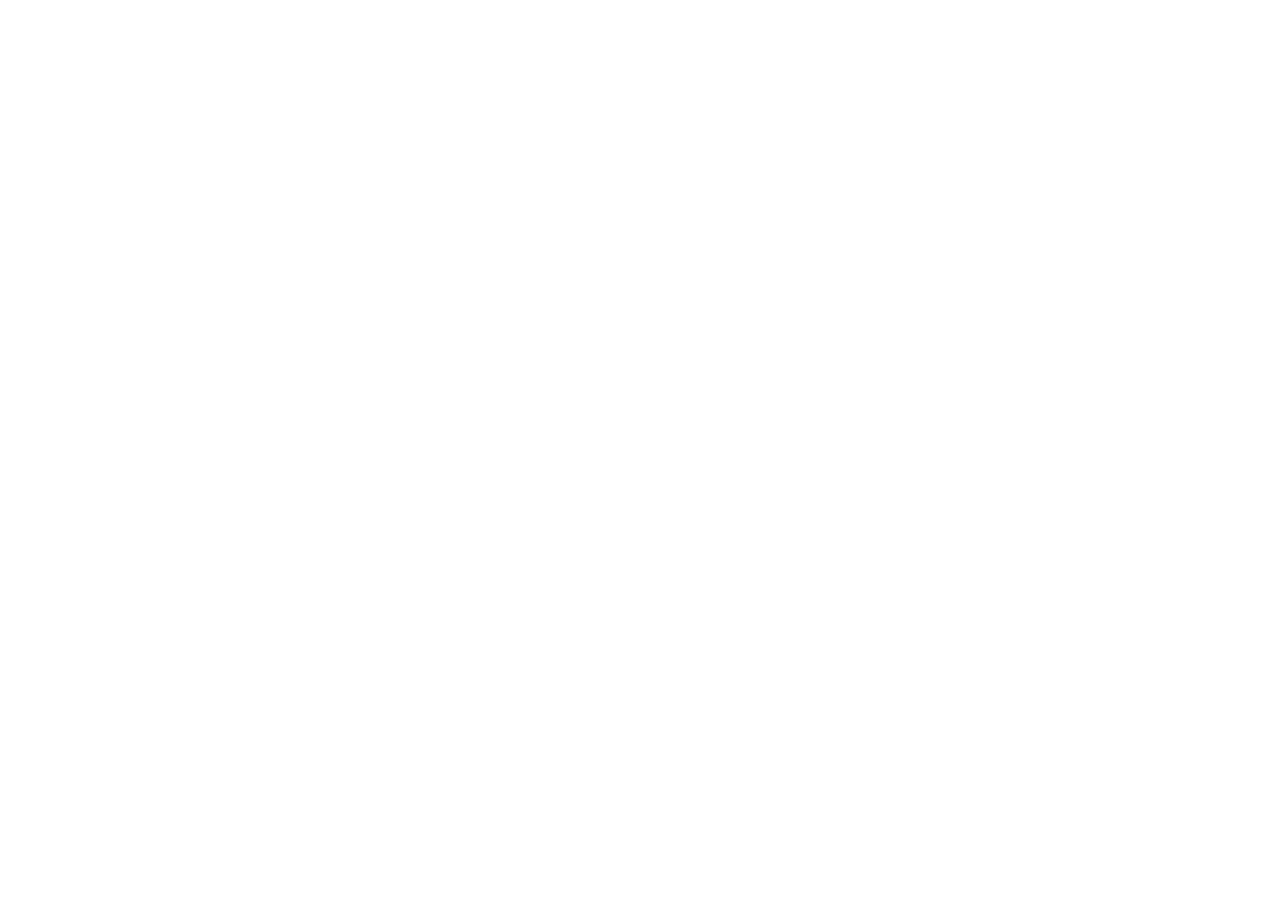
==== index.html @ 1d31dade "index" ====
<!DOCTYPE html>
<html>
<head>
  <meta charset="utf-8">
  <title></title>
  <meta name="viewport" content="width=device-width, initial-scale=1">
  <link rel="stylesheet" type="text/css" href="main.css">
</head>
<body>

</body>
</html>
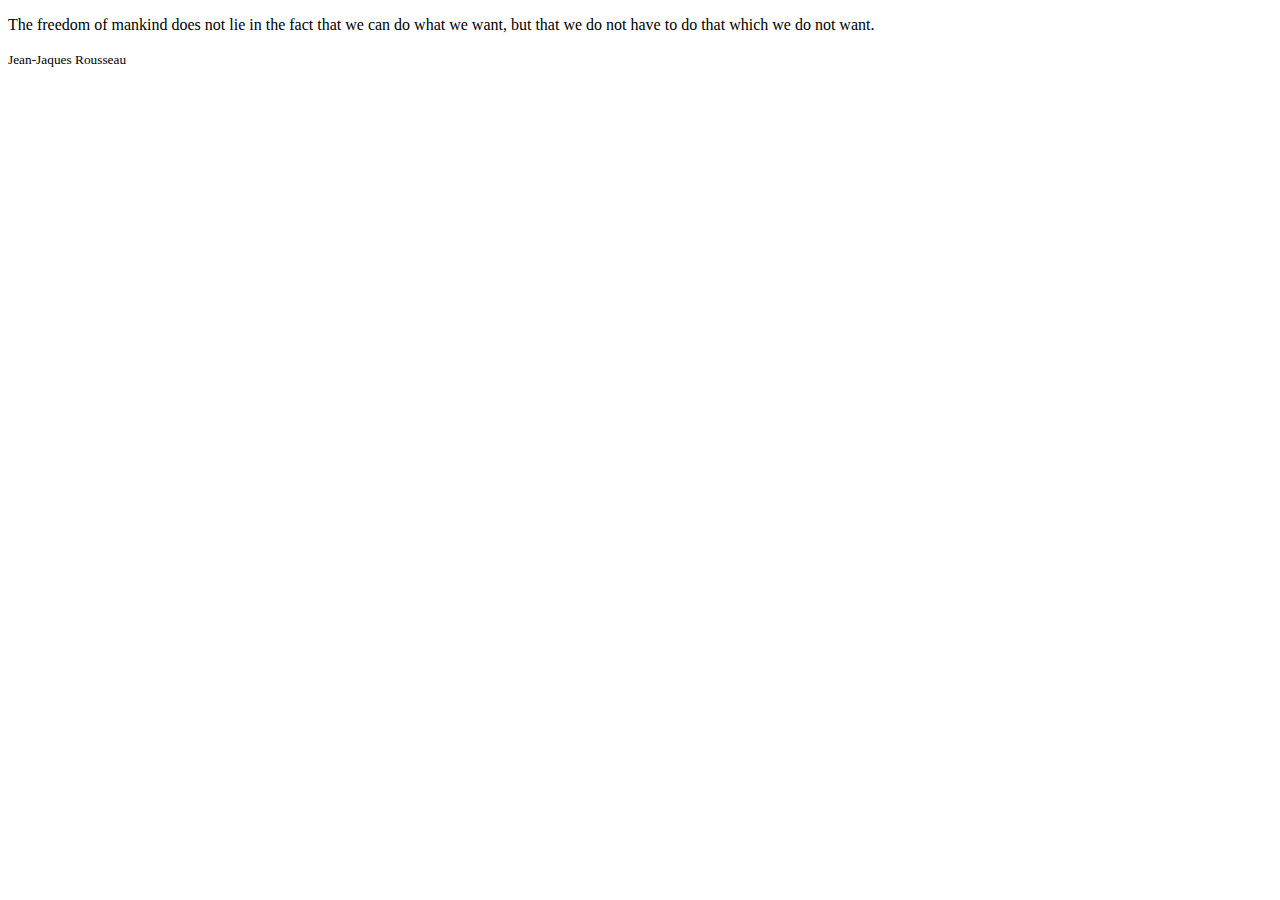
==== commit fb828706: "index-v2" ====
--- a/index.html
+++ b/index.html
@@ -4,9 +4,15 @@
   <meta charset="utf-8">
   <title></title>
   <meta name="viewport" content="width=device-width, initial-scale=1">
+  <link href="https://fonts.googleapis.com/css?family=Crimson+Text|Julius+Sans+One" rel="stylesheet">
   <link rel="stylesheet" type="text/css" href="main.css">
 </head>
 <body>
-
+  <div class="wrapper">
+    <p class="quote"> The freedom of mankind does not lie in the fact that we can do what we want, but that we do not have to do that which we do not want.</p>
+    <p class="author">
+      <small>Jean-Jaques Rousseau</small>
+    </p>
+  </div>
 </body>
 </html>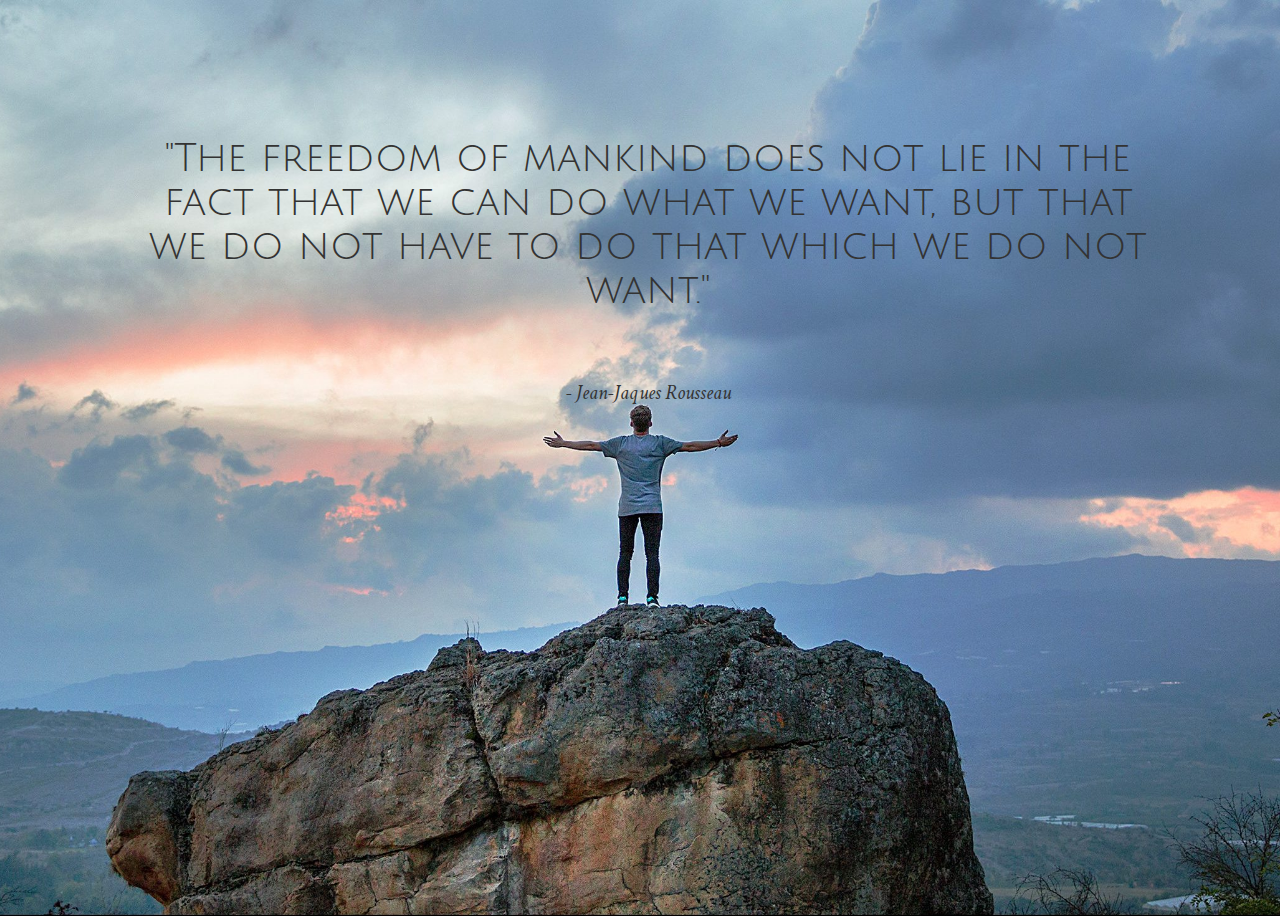
==== commit 4c8987f8: "CSS/index v3" ====
--- a/index.html
+++ b/index.html
@@ -9,9 +9,9 @@
 </head>
 <body>
   <div class="wrapper">
-    <p class="quote"> The freedom of mankind does not lie in the fact that we can do what we want, but that we do not have to do that which we do not want.</p>
+    <p class="quote"> "The freedom of mankind does not lie in the fact that we can do what we want, but that we do not have to do that which we do not want."</p>
     <p class="author">
-      <small>Jean-Jaques Rousseau</small>
+      <small>- Jean-Jaques Rousseau</small>
     </p>
   </div>
 </body>
--- a/main.css
+++ b/main.css
@@ -0,0 +1,29 @@
+body {
+  width: 100%;
+  height: 100vh;
+  background: url(assets/freedom.jpg) no-repeat center;
+  background-size: cover;
+  color: #333;
+}
+.wrapper {
+  padding-top: 4rem;
+  width: 90%;
+  margin: 0 auto;
+  text-align: center;
+}
+.quote {
+  font-family: 'Julius Sans One', sans-serif;
+  font-size: 2.5rem;
+}
+p {
+  display: block;
+  margin: 4rem;
+}
+.author{
+  font-family: 'Crimson Text', serif;
+  font-size: 1.5rem;
+  font-style: italic;
+}
+small {
+  font-size: smaller;
+}